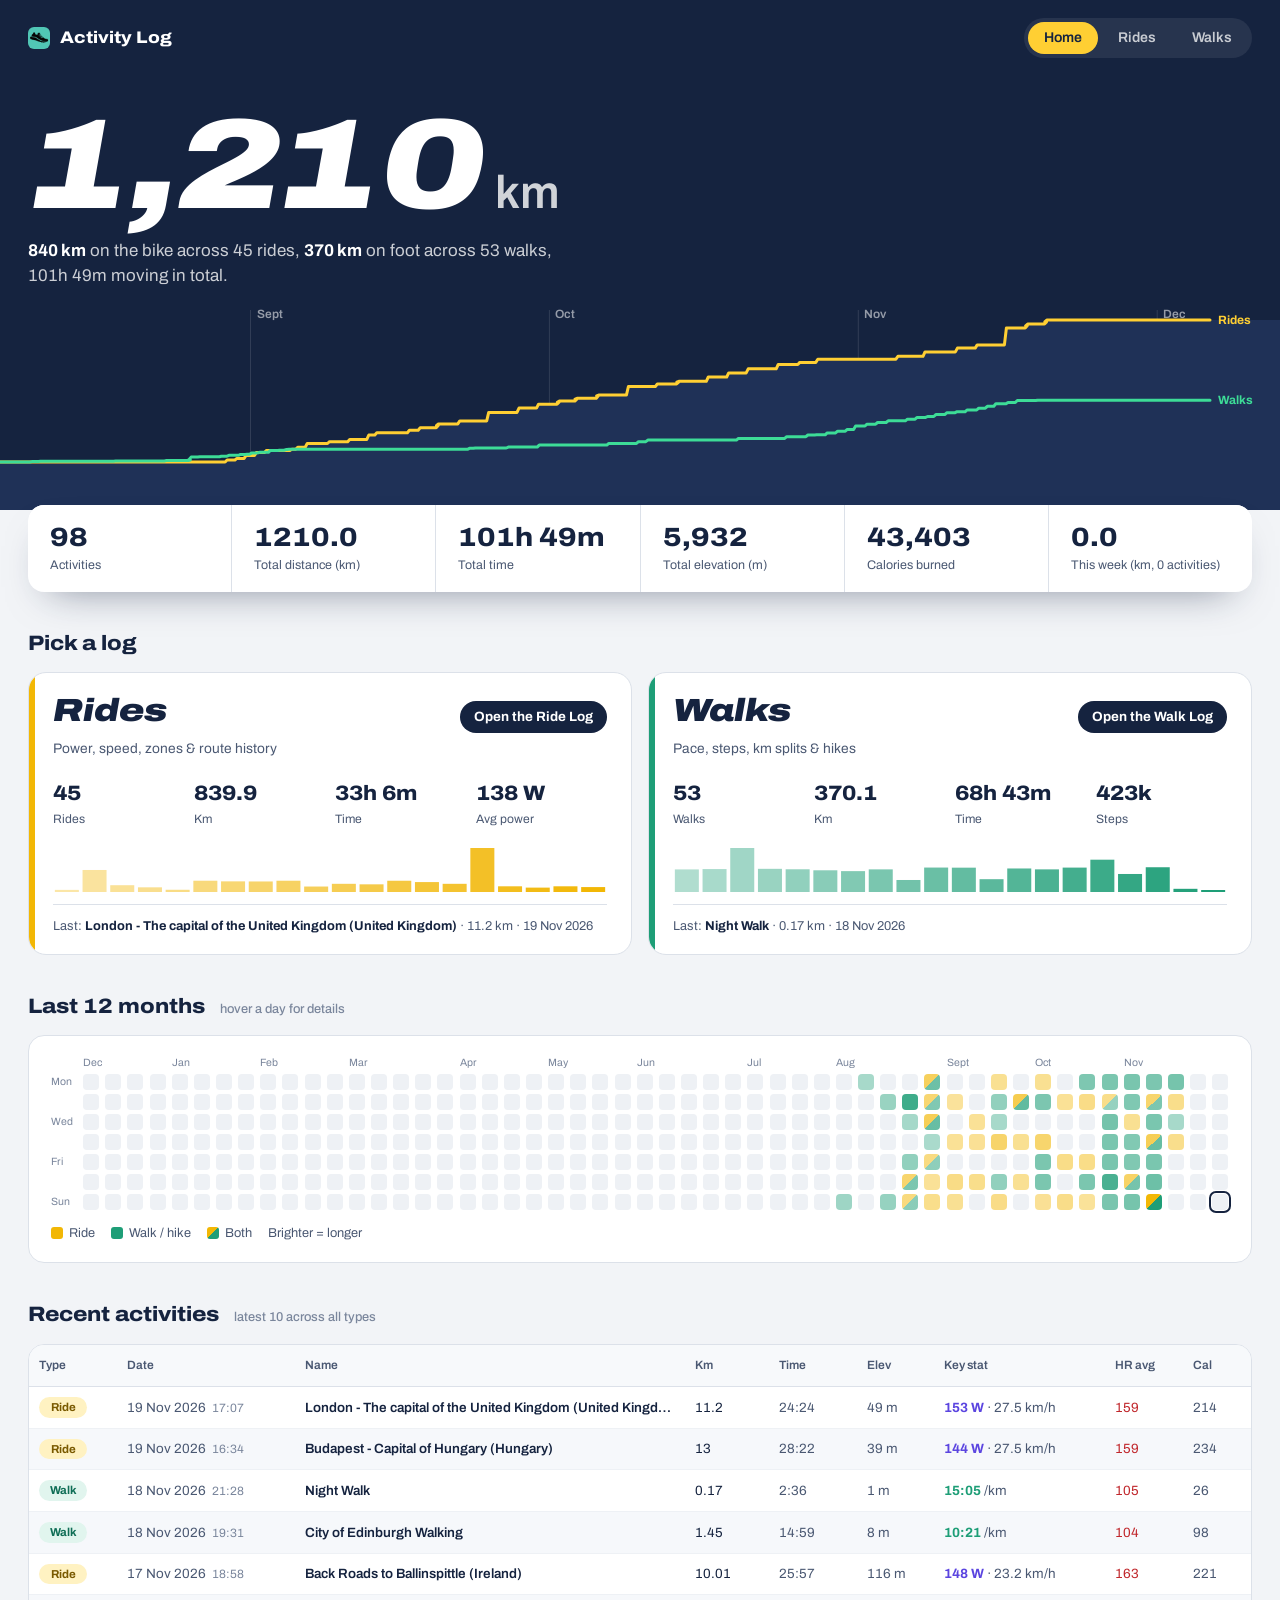
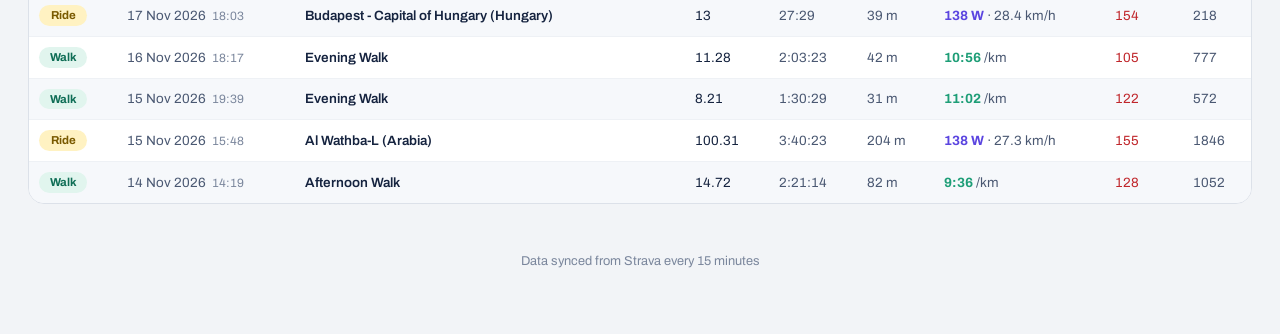
==== index.html @ 5e199290 "feat: updated website" ====
<!DOCTYPE html>
<html lang="en">
<head>
    <meta charset="UTF-8">
    <meta name="viewport" content="width=device-width, initial-scale=1">
    <title>Activity Log</title>
    <link rel="icon" href="favicon/favicon.ico?v=3" sizes="any">
    <link rel="icon" type="image/png" sizes="32x32" href="favicon/favicon-32x32.png?v=3">
    <link rel="icon" type="image/png" sizes="16x16" href="favicon/favicon-16x16.png?v=3">
    <link rel="apple-touch-icon" sizes="180x180" href="favicon/apple-touch-icon.png?v=3">
    <link rel="manifest" href="favicon/site.webmanifest?v=3">
    <meta name="apple-mobile-web-app-title" content="Activity Log">
    <meta name="theme-color" content="#15233F">
    <link rel="preconnect" href="https://fonts.googleapis.com">
    <link rel="preconnect" href="https://fonts.gstatic.com" crossorigin>
    <link href="https://fonts.googleapis.com/css2?family=Archivo:ital,wdth,wght@0,62..125,100..900;1,62..125,100..900&display=swap" rel="stylesheet">
    <link rel="stylesheet" href="css/site.css?v=2026-11-19z">
    <link rel="stylesheet" href="css/index.css?v=2026-11-19z">
</head>
<body>
<header class="hero">
    <div class="hero-inner">
        <nav class="topbar" aria-label="Pages">
            <a class="brand" href="index.html"><img src="favicon/favicon-32x32.png?v=3" alt="" width="22" height="22">Activity Log</a>
            <div class="nav">
                <a href="index.html" aria-current="page">Home</a>
                <a href="rides.html">Rides</a>
                <a href="walks.html">Walks</a>
            </div>
        </nav>
        <div class="hero-text">
            <h1 class="hero-km" id="hero-km">Activity Log</h1>
            <p class="hero-sub" id="hero-sub">Loading your rides and walks…</p>
        </div>
    </div>
    <div class="hero-profile" id="hero-profile" aria-hidden="true"></div>
</header>

<main class="wrap">
    <div id="status"></div>
    <div class="notice" id="notice">
        Couldn't load the activity data. Browsers block this when the page is opened directly from disk,
        so view it on GitHub Pages or through a local web server. The Ride Log and Walk Log pages can still
        load files you pick by hand.
    </div>

    <div id="totals" class="totals"></div>

    <div class="section-title">Pick a log</div>
    <div class="type-cards">
        <a class="type-card ride" href="rides.html" id="ride-card">
            <div class="card-head">
                <div class="card-title">Rides</div>
                <div class="card-open">Open the Ride Log</div>
            </div>
            <div class="card-sub">Power, speed, zones &amp; route history</div>
            <div class="card-stats" id="ride-stats"></div>
            <div class="card-spark" id="ride-spark"></div>
            <div class="card-last" id="ride-last">&nbsp;</div>
        </a>
        <a class="type-card walk" href="walks.html" id="walk-card">
            <div class="card-head">
                <div class="card-title">Walks</div>
                <div class="card-open">Open the Walk Log</div>
            </div>
            <div class="card-sub">Pace, steps, km splits &amp; hikes</div>
            <div class="card-stats" id="walk-stats"></div>
            <div class="card-spark" id="walk-spark"></div>
            <div class="card-last" id="walk-last">&nbsp;</div>
        </a>
    </div>

    <div class="section-title"><span id="cal-title">Calendar</span> <span class="hint">hover a day for details</span></div>
    <div class="calendar-wrap" id="calendar-wrap">
        <div class="calendar" id="calendar"></div>
        <div class="legend">
            <span><i class="dot" style="background:var(--ride)"></i>Ride</span>
            <span><i class="dot" style="background:var(--walk)"></i>Walk / hike</span>
            <span><i class="dot" style="background:linear-gradient(135deg, var(--ride) 50%, var(--walk) 50%)"></i>Both</span>
            <span>Brighter = longer</span>
        </div>
    </div>

    <div class="section-title">Recent activities <span class="hint">latest 10 across all types</span></div>
    <div class="table-wrap">
        <table>
            <thead>
            <tr>
                <th>Type</th>
                <th>Date</th>
                <th>Name</th>
                <th>Km</th>
                <th>Time</th>
                <th>Elev</th>
                <th>Key stat</th>
                <th>HR avg</th>
                <th>Cal</th>
            </tr>
            </thead>
            <tbody id="recent"></tbody>
        </table>
    </div>

    <footer class="page-foot" id="footer"></footer>
</main>
<script src="js/index.js?v=2026-11-19z"></script>
<script src="js/hero.js?v=2026-11-19z"></script>
<script src="js/home-ui.js?v=2026-11-19z"></script>
</body>
</html>
---- css/site.css ----
/* Activity Log - shared "road book" design for every page.
   One family (Archivo, variable width) and a stage-race palette: navy team kit,
   leader's-jersey yellow for highlights, KOM red and sprint green only where
   they carry meaning. Page files (rides.css, walks.css, index.css) add the rest. */

:root{
  --page:#F2F4F7;
  --ink:#15233F;          /* navy: text and the hero band */
  --ink-2:#4A5872;
  --muted:#7A869C;
  --line:#DCE1E9;
  --line-strong:#B9C2D0;
  --panel:#FFFFFF;
  --panel-hover:#F4F6F9;
  --bg-deep:#EEF1F5;
  --jersey:#FFCF33;       /* leader's yellow */
  --kom:#E5383B;          /* king of the mountains red */
  --sprint:#1E9E77;       /* points green */
  --navy-2:#1F3157;
  --accent:var(--jersey); /* the page's highlight: current nav pill, hero ridge */

  /* names used by the page scripts for chart colours */
  --text:#15233F;
  --hr:#E5383B;
  --best:#15233F;

  --font:'Archivo', system-ui, -apple-system, 'Segoe UI', sans-serif;
}

*{box-sizing:border-box;}
html{-webkit-text-size-adjust:100%;}
body{
  margin:0;
  background:var(--page);
  color:var(--ink);
  font-family:var(--font);
  font-size:15px;
  line-height:1.45;
  font-variant-numeric:tabular-nums;
  -webkit-font-smoothing:antialiased;
}
a{color:inherit;}
:focus-visible{outline:3px solid var(--jersey);outline-offset:2px;border-radius:6px;}

/* ---------------- Hero: the season as a stage profile ---------------- */
.hero{background:var(--ink);color:#fff;position:relative;overflow:hidden;}
.hero-inner{max-width:1340px;margin:0 auto;padding:18px 28px 0;position:relative;z-index:2;}
.topbar{display:flex;justify-content:space-between;align-items:center;gap:16px;flex-wrap:wrap;}
.brand{
  display:inline-flex;align-items:center;gap:10px;
  font-weight:800;font-stretch:112%;font-size:1.05rem;
  color:#fff;text-decoration:none;
}
.brand img{border-radius:6px;}
.nav{display:flex;gap:4px;background:rgba(255,255,255,0.08);padding:4px;border-radius:999px;}
.nav a{
  color:rgba(255,255,255,0.75);text-decoration:none;
  font-weight:600;font-size:0.88rem;
  padding:6px 16px;border-radius:999px;
}
.nav a:hover{color:#fff;background:rgba(255,255,255,0.08);}
.nav a[aria-current="page"]{background:var(--accent);color:var(--ink);}

.hero-text{padding:52px 0 0;max-width:780px;}
.hero-km{
  margin:0;
  font-size:clamp(3.4rem, 10vw, 8rem);
  font-weight:900;
  font-stretch:125%;
  font-style:italic;
  line-height:0.88;
  letter-spacing:-0.015em;
}
.hero-km .unit{font-size:0.36em;font-weight:600;font-style:normal;font-stretch:100%;letter-spacing:0;margin-left:0.25em;opacity:0.8;}
.hero-sub{margin:16px 0 0;font-size:1.06rem;color:rgba(255,255,255,0.78);max-width:56ch;}
.hero-sub b{color:#fff;font-weight:700;}

.hero-profile{height:clamp(150px, 20vw, 230px);margin-top:-8px;position:relative;}
.hero-profile svg{display:block;width:100%;height:100%;}
.hero-profile .area{fill:var(--navy-2);}
.hero-profile .area.second{fill:rgba(61,220,151,0.10);}
.hero-profile .ridge{fill:none;stroke:var(--accent);stroke-width:3;stroke-linejoin:round;stroke-linecap:round;}
.hero-profile .ridge.ride{stroke:var(--jersey);}
.hero-profile .ridge.walk{stroke:#3DDC97;}
.hero-profile .tick{stroke:rgba(255,255,255,0.12);stroke-width:1;}
.hero-profile .tick-label{fill:rgba(255,255,255,0.55);font:600 12px var(--font);}
.hero-profile .series-label{font:700 12px var(--font);}
.hero-profile .series-label.ride{fill:var(--jersey);}
.hero-profile .series-label.walk{fill:#3DDC97;}
.hero-profile .marker{fill:var(--kom);stroke:#fff;stroke-width:2;}
.hero-profile .marker-label{fill:#fff;font:700 12px var(--font);}
.hero-profile .flag{stroke:#fff;stroke-width:2;}
.hero-profile .flag-cloth{fill:var(--accent);}
.hero-profile.animate .ridge{animation:draw 1.6s cubic-bezier(.22,.8,.3,1) forwards;}
.hero-profile.animate .area{animation:rise 1.6s ease-out forwards;}
@keyframes draw{from{stroke-dashoffset:var(--len);}to{stroke-dashoffset:0;}}
@keyframes rise{from{opacity:0;}to{opacity:1;}}

/* ---------------- Page ---------------- */
.wrap{max-width:1340px;margin:0 auto;padding:0 28px 64px;}

/* Stats strip, overlapping the bottom of the hero. 1px gaps on a line-coloured
   background draw the dividers, so they stay right at any column count. */
.totals{
  position:relative;z-index:3;
  margin-top:-38px;
  display:grid;
  grid-template-columns:repeat(var(--total-cols, 6), minmax(0, 1fr));
  gap:1px;
  background:var(--line);
  border-radius:16px;
  overflow:hidden;
  box-shadow:0 18px 40px -22px rgba(21,35,63,0.55);
}
.total-cell{padding:18px 22px;background:var(--panel);min-width:0;}
.total-cell .num{font-size:1.65rem;font-weight:800;font-stretch:112%;line-height:1.1;white-space:nowrap;}
.total-cell .label{font-size:0.78rem;color:var(--ink-2);margin-top:4px;}

#status{color:var(--muted);font-size:0.8rem;margin:14px 2px 0;min-height:1em;}
#picker-wrap,.notice{
  display:none;margin-top:18px;padding:24px;text-align:center;
  background:var(--panel);border:2px dashed var(--line-strong);border-radius:16px;color:var(--ink-2);
}
#picker-wrap.show,.notice.show{display:block;}

.tabs{
  display:inline-flex;gap:2px;margin:26px 0 18px;
  background:#E3E7EE;padding:4px;border-radius:999px;
  max-width:100%;overflow-x:auto;
}
.tab-btn{
  border:0;background:none;cursor:pointer;
  font:600 0.92rem var(--font);color:var(--ink-2);
  padding:8px 20px;border-radius:999px;white-space:nowrap;
}
.tab-btn:hover{color:var(--ink);}
.tab-btn.active{background:var(--ink);color:#fff;}

.view{display:none;}
.view.active{display:block;}

.section-title{font-weight:800;font-stretch:112%;font-size:1.3rem;margin:36px 0 14px;}
.view > .section-title:first-child{margin-top:4px;}
.section-title .hint{font-size:0.8rem;font-weight:500;font-stretch:100%;color:var(--muted);margin-left:10px;}

/* Anything marked hidden stays hidden, even if its class sets a display. */
[hidden]{display:none !important;}

/* ---------------- Tables ---------------- */
.table-wrap{background:var(--panel);border:1px solid var(--line);border-radius:16px;overflow-x:auto;}
table{width:100%;border-collapse:collapse;font-size:0.84rem;}
thead th{
  position:sticky;top:0;z-index:1;
  background:#F7F9FB;
  text-align:left;font-weight:600;font-size:0.75rem;color:var(--ink-2);
  padding:12px 10px;border-bottom:1px solid var(--line);
  white-space:nowrap;user-select:none;
}
thead th[data-key]{cursor:pointer;}
thead th[data-key]:hover{color:var(--ink);}
thead th.sorted{color:var(--ink);box-shadow:inset 0 -3px 0 var(--jersey);}
tbody td{
  padding:10px;border-bottom:1px solid #EEF1F5;
  white-space:nowrap;overflow:hidden;text-overflow:ellipsis;
}
tbody tr:last-child td{border-bottom:none;}
/* Every other row gets a faint tint, so a row is easy to follow across a wide table */
tbody tr:nth-child(even){background:#F6F8FB;}
tbody tr:hover{background:#EEF2F8;}
td.idx{color:var(--muted);text-overflow:clip;}
td.date-cell{color:var(--ink-2);}
td.name{font-weight:600;}
td.name a{text-decoration:none;}
td.name a:hover{text-decoration:underline;text-decoration-color:var(--jersey);text-decoration-thickness:3px;text-underline-offset:3px;}
/* Long names slide to their end and back inside the cell (js/name-scroll.js).
   Moved with margin-left, not transform: transforms turn the text into a
   bitmap layer, which looks blurry on Windows. */
.name-clip{display:inline-block;vertical-align:bottom;overflow:hidden;}
.name-track{display:inline-block;white-space:nowrap;animation:name-scroll var(--dur, 8s) ease-in-out infinite;}
td.name.scrolling{text-overflow:clip;}
td.name.scrolling:hover .name-track{animation-play-state:paused;}
@keyframes name-scroll{
  0%, 18%{margin-left:0;}
  50%, 68%{margin-left:var(--shift);}
  100%{margin-left:0;}
}
td.muted{color:var(--ink-2);}
td.hr{color:#C0262B;}
.pair-max{color:var(--muted);font-size:0.88em;}
/* all-time bests: a soft leader's-yellow tag behind the value */
.best-val{
  color:var(--ink);font-weight:700;
  background:#FFEEB0;
  box-shadow:inset 0 0 0 1px #FFD95C;
  border-radius:6px;
  padding:1px 6px;
  margin:0 -2px;
}
.pair-max.best-val{font-size:0.88em;margin-left:2px;}
td.no-match{text-align:center;color:var(--muted);padding:32px 12px;}
.simple-table{table-layout:auto !important;min-width:0 !important;}
.simple-table td,.simple-table th{white-space:nowrap;}

/* ---------------- Filter bar ---------------- */
.filter-bar{
  display:flex;flex-wrap:wrap;align-items:flex-end;gap:12px 16px;
  background:var(--panel);
  border:1px solid var(--line);
  border-radius:16px;
  padding:16px 18px;
}
.f-group{display:flex;flex-direction:column;gap:5px;min-width:0;}
.f-grow{flex:1 1 180px;}
.f-group label{font-size:0.74rem;font-weight:600;color:var(--ink-2);}
.filter-bar input,
.filter-bar select{
  height:36px;min-width:0;
  font:500 0.86rem var(--font);color:var(--ink);
  background:var(--bg-deep);
  border:1px solid transparent;border-radius:10px;
  padding:0 10px;
}
.filter-bar select{max-width:200px;cursor:pointer;}
.filter-bar input:hover,.filter-bar select:hover{border-color:var(--line-strong);}
.filter-bar input:focus,.filter-bar select:focus{outline:none;border-color:var(--ink);background:#fff;box-shadow:0 0 0 3px rgba(255,207,51,0.55);}
.filter-bar input::placeholder{color:var(--muted);}
.f-range{display:flex;align-items:center;gap:6px;}
.f-range span{color:var(--muted);}
.f-range input[type="number"]{width:72px;}
.f-range input[type="date"]{width:142px;}
.f-footer{display:flex;align-items:center;gap:12px;margin-left:auto;height:36px;}
.f-count{font-size:0.8rem;color:var(--ink-2);white-space:nowrap;}
.f-count b{background:var(--jersey);color:var(--ink);padding:1px 7px;border-radius:999px;font-weight:800;}
.f-show{display:inline-flex;align-items:center;gap:7px;font-size:0.8rem;font-weight:600;color:var(--ink-2);}
.f-show select{width:auto;max-width:none;padding-right:6px;}
.f-reset{
  height:36px;padding:0 16px;cursor:pointer;
  font:600 0.84rem var(--font);color:var(--ink);
  background:none;border:1px solid var(--line-strong);border-radius:999px;
}
.f-reset:hover{background:var(--ink);color:#fff;border-color:var(--ink);}
.filter-bar + .table-wrap{margin-top:14px;}
/* Columns picker (js/column-picker.js) */
.col-picker{position:relative;}
.col-picker-btn{
  height:36px;padding:0 14px;cursor:pointer;white-space:nowrap;
  font:600 0.84rem var(--font);color:var(--ink);
  background:var(--bg-deep);border:1px solid transparent;border-radius:10px;
}
.col-picker-btn:hover{border-color:var(--line-strong);}
.col-picker-btn[aria-expanded="true"]{border-color:var(--ink);background:#fff;}
.col-picker-count:not(:empty){margin-left:7px;background:var(--jersey);color:var(--ink);padding:1px 7px;border-radius:999px;font-weight:800;font-size:0.78rem;}
.col-picker-panel{
  position:absolute;right:0;top:calc(100% + 6px);z-index:20;
  min-width:190px;max-height:60vh;overflow-y:auto;
  background:var(--panel);border:1px solid var(--line);border-radius:12px;
  box-shadow:0 10px 28px rgba(21,35,63,0.16);padding:6px;
}
.col-picker-item{display:flex;align-items:center;gap:9px;padding:7px 9px;border-radius:8px;font-size:0.84rem;color:var(--ink);cursor:pointer;white-space:nowrap;}
.col-picker-item:hover{background:var(--panel-hover);}
.col-picker-item input{width:16px;height:16px;margin:0;accent-color:var(--ink);cursor:pointer;}
.col-picker-reset{
  display:block;width:100%;margin-top:4px;padding:8px 9px;cursor:pointer;text-align:left;
  font:600 0.8rem var(--font);color:var(--ink-2);
  background:none;border:0;border-top:1px solid var(--line);border-radius:0 0 8px 8px;
}
.col-picker-reset:hover{color:var(--ink);}

/* ---------------- Graphs ---------------- */
.metric-picker{display:flex;flex-wrap:wrap;gap:6px;margin-bottom:16px;}
.metric-btn{
  cursor:pointer;
  font:600 0.84rem var(--font);color:var(--ink-2);
  background:var(--panel);border:1px solid var(--line);border-radius:999px;
  padding:6px 15px;
}
.metric-btn:hover{border-color:var(--line-strong);color:var(--ink);}
.metric-btn.active{font-weight:700;}
.chart-wrap{position:relative;background:var(--panel);border:1px solid var(--line);border-radius:16px;padding:22px;}
.chart-wrap svg{display:block;width:100%;height:auto;}
.chart-empty{color:var(--muted);text-align:center;padding:48px 0;}
.chart-note{color:var(--muted);font-size:0.78rem;margin-top:10px;}
#tooltip{
  position:absolute;display:none;pointer-events:none;z-index:10;
  background:var(--ink);color:#fff;border-radius:10px;
  padding:7px 11px;font-size:0.78rem;white-space:nowrap;
  box-shadow:0 10px 24px -12px rgba(21,35,63,0.6);
}
#tooltip .t-date{opacity:0.7;}
#tooltip .t-val{font-weight:800;}

/* ---------------- Records ---------------- */
.records-grid{display:grid;grid-template-columns:repeat(auto-fill, minmax(214px, 1fr));gap:12px;}
.record-card{
  position:relative;overflow:hidden;min-width:0;
  background:var(--panel);border:1px solid var(--line);border-radius:14px;
  padding:18px 18px 16px;
}
.record-card::before{content:"";position:absolute;inset:0 0 auto 0;height:5px;background:var(--line);}
.record-value{font-size:1.75rem;font-weight:900;font-stretch:118%;font-style:italic;line-height:1.1;}
.record-label{font-weight:600;font-size:0.88rem;margin-top:4px;}
.record-meta{
  position:relative;margin-top:8px;
  color:var(--muted);font-size:0.76rem;
  white-space:nowrap;overflow:hidden;text-overflow:ellipsis;
}
.record-meta-track{display:inline-block;}
.record-meta.scrolling{text-overflow:clip;}
.record-meta.scrolling .record-meta-track{animation:marquee-scroll linear infinite;}
@keyframes marquee-scroll{from{transform:translateX(0);}to{transform:translateX(-50%);}}

/* Stacked bars (training zones, walks vs hikes, time of day) */
.zone-bar{display:flex;height:22px;overflow:hidden;background:var(--bg-deep);border:1px solid var(--ink);}
.zone-seg{height:100%;}
.zone-legend{display:flex;flex-wrap:wrap;gap:8px 18px;margin-top:14px;font-size:0.82rem;color:var(--ink-2);}
.zone-legend-item{display:flex;align-items:center;gap:7px;}
.zone-dot{width:10px;height:10px;display:inline-block;box-shadow:inset 0 0 0 1px var(--ink);}

/* ---------------- Trends ---------------- */
.trend-head{display:flex;align-items:flex-end;gap:12px;flex-wrap:wrap;margin:4px 0 14px;}
.trend-head .section-title{margin:0 auto 0 0;}
.group-picker{display:flex;gap:2px;flex-wrap:wrap;background:#E3E7EE;padding:4px;border-radius:16px;}
.group-btn{
  cursor:pointer;border:0;background:none;
  font:600 0.84rem var(--font);color:var(--ink-2);
  padding:6px 14px;border-radius:999px;
}
.group-btn:hover{color:var(--ink);}
.group-btn.active{background:var(--ink);color:#fff;}
/* % change sits on its own, beside the Show menu */
.trend-controls{display:flex;align-items:center;gap:12px;}
.delta-btn{
  cursor:pointer;height:34px;padding:0 14px;
  font:600 0.84rem var(--font);color:var(--ink-2);
  background:#E3E7EE;border:1px solid transparent;border-radius:999px;
}
.delta-btn:hover{border-color:var(--line-strong);}
.delta-btn.active{background:var(--jersey);color:var(--ink);}
.delta-btn:not(.active){text-decoration:line-through;}
.trend-show{display:inline-flex;align-items:center;gap:7px;font-size:0.84rem;font-weight:600;color:var(--ink-2);}
.trend-show select{
  height:34px;padding:0 8px;cursor:pointer;
  font:600 0.84rem var(--font);color:var(--ink);
  background:#E3E7EE;border:1px solid transparent;border-radius:999px;
}
.trend-show select:hover{border-color:var(--line-strong);}
.trend-show select:focus{outline:none;border-color:var(--ink);box-shadow:0 0 0 3px rgba(255,207,51,0.55);}
.trend-table td.num{white-space:nowrap;}
.trend-val{display:inline-block;white-space:nowrap;}
.delta{display:inline-block;min-width:4.4em;margin-left:9px;font-size:0.74rem;font-weight:700;}
.delta.up{color:#128A63;}
.delta.down{color:#D62F33;}
.delta.flat,.delta.pending{color:var(--muted);}
.so-far{
  font-size:0.7rem;font-weight:700;color:var(--ink);
  background:var(--jersey);border-radius:999px;padding:1px 8px;margin-left:8px;
}
.hide-changes .delta,
.hide-changes .delta-note{display:none;}

.page-foot{margin-top:48px;color:var(--muted);font-size:0.8rem;text-align:center;}

/* ---------------- Small screens ---------------- */
@media (max-width: 900px){
  .totals{grid-template-columns:repeat(3, minmax(0, 1fr));}
}
@media (max-width: 640px){
  .f-footer{flex-wrap:wrap;height:auto;margin-left:0;width:100%;}
  .f-count{flex-basis:100%;}
  .group-picker{width:100%;}
  .group-btn{flex:1 1 auto;padding:6px 6px;white-space:nowrap;}
  .trend-controls{width:100%;justify-content:space-between;}
  .hero-inner{padding:14px 16px 0;}
  .hero-text{padding-top:34px;}
  .wrap{padding:0 14px 48px;}
  .nav a{padding:6px 11px;}
  .totals{grid-template-columns:repeat(2, minmax(0, 1fr));margin-top:-28px;}
  .total-cell{padding:14px 16px;}
  .total-cell .num{font-size:1.3rem;}
  .tabs{display:flex;}
  .tab-btn{flex:1 1 auto;padding:8px 7px;font-size:0.84rem;}
  .f-group{flex:1 1 45%;}
  .filter-bar select{max-width:none;}
  .f-range input[type="number"],.f-range input[type="date"]{flex:1;width:auto;}
  .f-footer{margin-left:0;width:100%;justify-content:space-between;}
  .chart-wrap{padding:12px;}
}
@media (max-width: 400px){
  .tabs{padding:3px;}
  .tab-btn{padding:7px 5px;font-size:0.8rem;}
}

@media (prefers-reduced-motion: reduce){
  .name-track{animation:none;}
  .hero-profile.animate .ridge,.hero-profile.animate .area{animation:none;}
  .record-meta.scrolling .record-meta-track{animation:none;}
}
---- css/index.css ----
/* Homepage - page-specific styles on top of site.css */

:root{
  --accent:var(--jersey);
  --ride:#F2B705;         /* rides: a deeper leader's gold that reads on white */
  --walk:#1E9E77;         /* walks: trail green */
}

/* ---------------- Pick a log: one card per activity ---------------- */
.type-cards{display:grid;grid-template-columns:repeat(2, minmax(0, 1fr));gap:16px;}
.type-card{
  --card:var(--ride);
  display:block;min-width:0;
  text-decoration:none;color:var(--ink);
  background:var(--panel);
  border:1px solid var(--line);
  border-radius:18px;
  padding:22px 24px 18px;
  position:relative;overflow:hidden;
  transition:border-color .15s, box-shadow .15s;
}
.type-card.walk{--card:var(--walk);}
.type-card::before{content:"";position:absolute;inset:0 auto 0 0;width:6px;background:var(--card);}
.type-card:hover{border-color:var(--line-strong);box-shadow:0 14px 30px -20px rgba(21,35,63,0.5);}
.card-head{display:flex;justify-content:space-between;align-items:baseline;gap:12px;}
.card-title{font-size:2rem;font-weight:900;font-stretch:122%;font-style:italic;line-height:1;}
.card-open{
  font-size:0.84rem;font-weight:700;white-space:nowrap;
  background:var(--ink);color:#fff;border-radius:999px;padding:6px 14px;
}
.type-card:hover .card-open{background:var(--card);color:var(--ink);}
.card-sub{color:var(--ink-2);font-size:0.86rem;margin-top:6px;}
.card-stats{display:grid;grid-template-columns:repeat(4, minmax(0, 1fr));gap:10px;margin:20px 0 16px;}
.card-stat .num{font-size:1.3rem;font-weight:800;font-stretch:110%;white-space:nowrap;}
.card-stat .label{font-size:0.76rem;color:var(--ink-2);margin-top:2px;}
.card-spark{height:48px;margin-bottom:12px;}
.card-spark svg{display:block;width:100%;height:100%;}
.card-last{
  font-size:0.8rem;color:var(--ink-2);
  border-top:1px solid var(--line);padding-top:12px;
  white-space:nowrap;overflow:hidden;text-overflow:ellipsis;
}
.card-last b{color:var(--ink);font-weight:700;}

/* ---------------- Calendar (sizes match js/index.js) ---------------- */
.calendar-wrap{
  background:var(--panel);border:1px solid var(--line);border-radius:16px;
  padding:20px 22px;overflow-x:auto;
}
.calendar{display:flex;gap:4px;justify-content:space-between;}
.cal-labels,.cal-week{display:grid;grid-template-rows:14px repeat(7, 16px);gap:4px;}
.cal-labels{margin-right:4px;}
.cal-labels span,.cal-month{font-size:0.66rem;color:var(--muted);line-height:16px;height:16px;}
.cal-month{line-height:14px;height:14px;white-space:nowrap;width:16px;overflow:visible;}
.cal-day{width:16px;height:16px;border-radius:4px;background:var(--bg-deep);}
.cal-day.future{background:transparent;}
.cal-day.today{outline:2px solid var(--ink);outline-offset:1px;}
.legend{display:flex;flex-wrap:wrap;gap:16px;margin-top:14px;font-size:0.8rem;color:var(--ink-2);}
.legend span{display:flex;align-items:center;gap:6px;}
.dot{width:12px;height:12px;border-radius:3px;display:inline-block;}

/* ---------------- Recent activities ---------------- */
.table-wrap table{min-width:860px;}
td.name{max-width:300px;}
.time-sub{color:var(--muted);font-size:0.9em;margin-left:6px;}
.badge{
  display:inline-block;min-width:48px;text-align:center;
  font-size:0.72rem;font-weight:700;
  padding:2px 9px;border-radius:999px;
}
.badge.ride{background:#FFF2C2;color:#7A5A00;}
.badge.walk{background:#E1F5EE;color:#0F6E56;}
.badge.hike{background:#ECE8FD;color:#4733C2;}
.key-stat{color:var(--ink-2);}
.key-stat b{font-weight:700;color:var(--ink);}
.key-stat.ride b{color:#5B45E0;}
.key-stat.walk b,.key-stat.hike b{color:#1E9E77;}

@media (max-width: 820px){
  .type-cards{grid-template-columns:1fr;}
}
@media (max-width: 640px){
  .card-stats{grid-template-columns:repeat(2, minmax(0, 1fr));}
  .type-card{padding:18px 18px 16px 22px;}
}
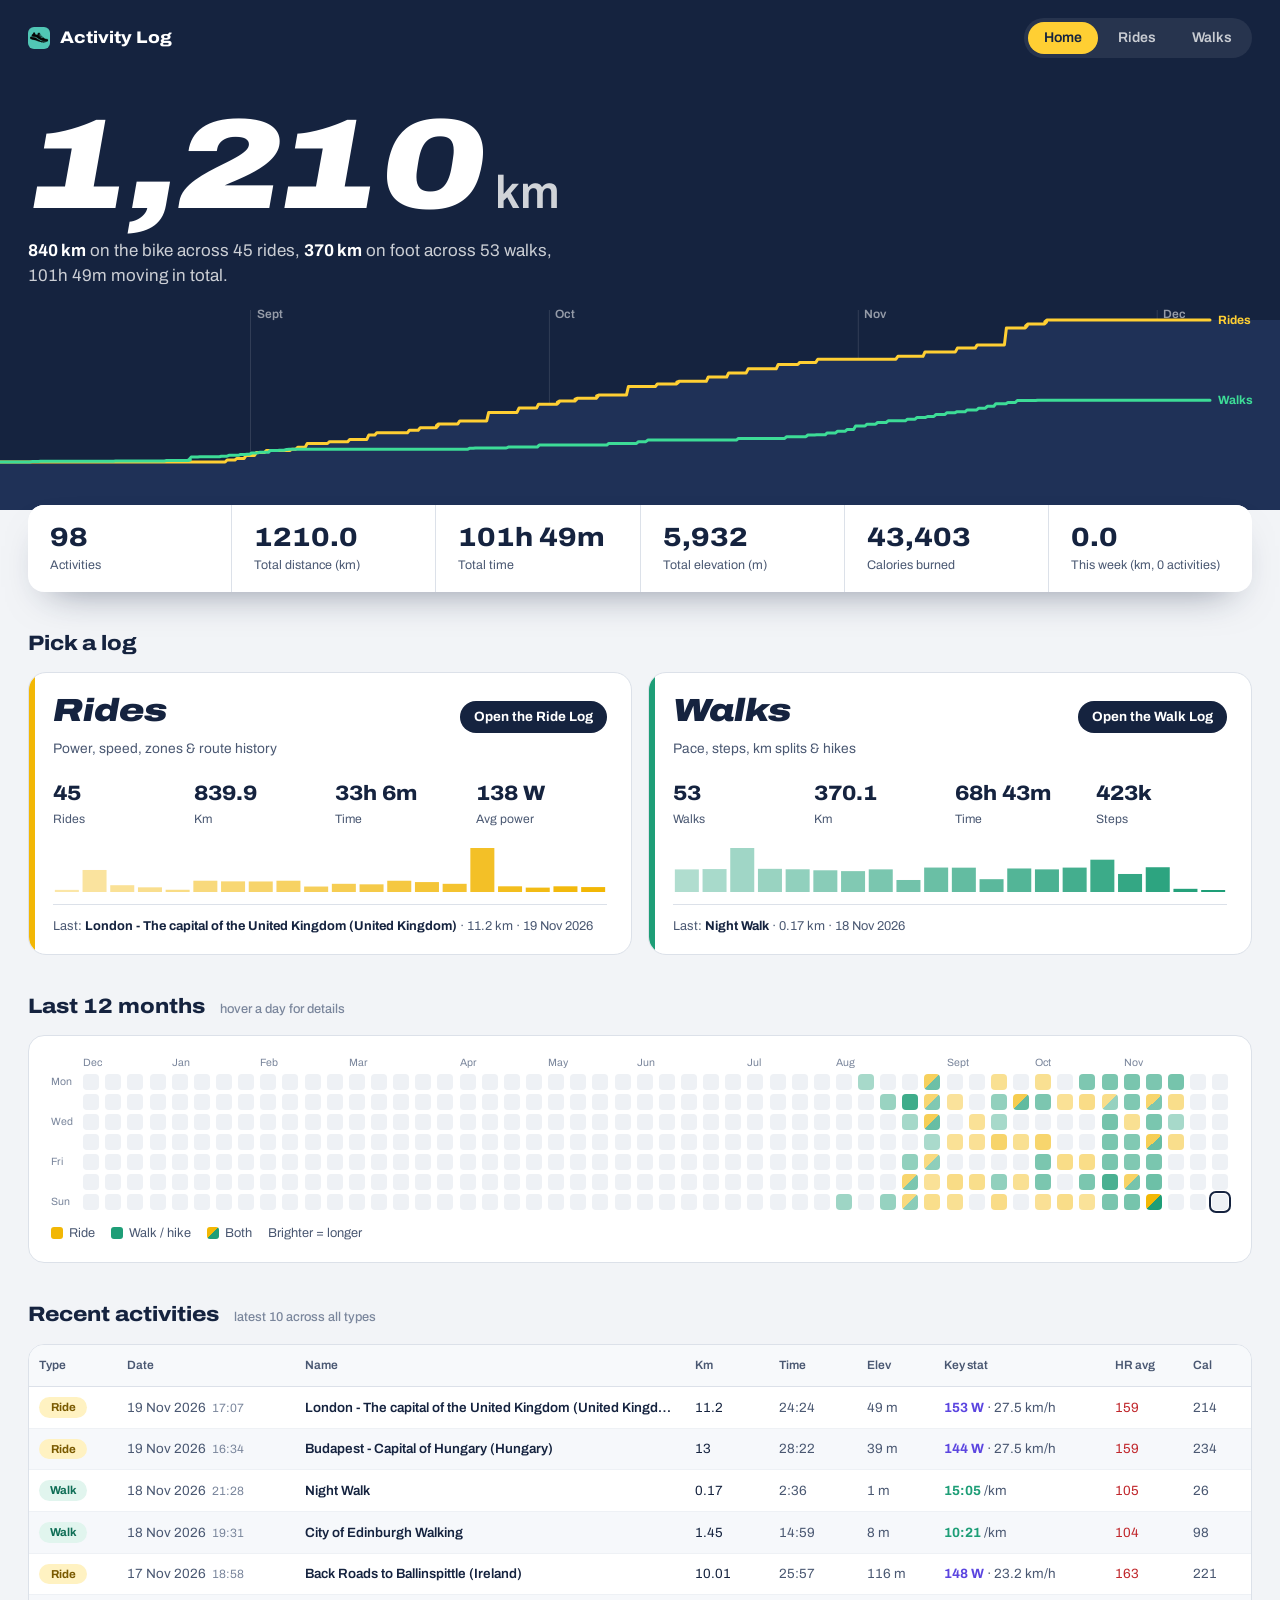
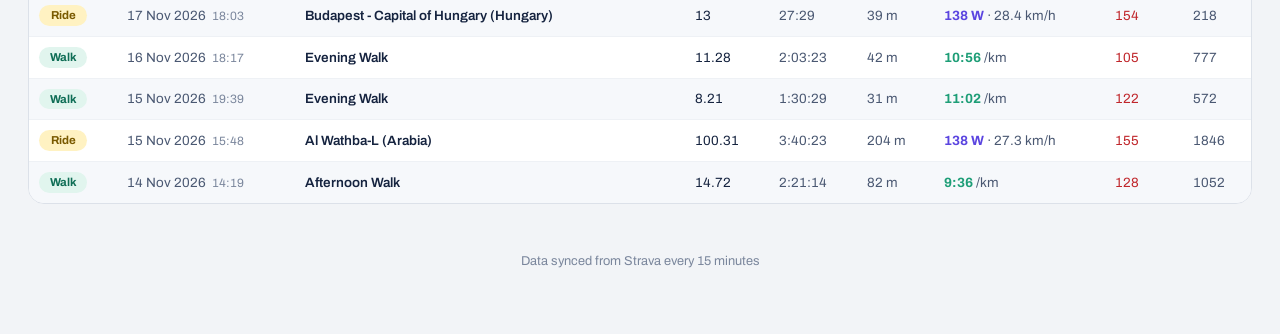
==== commit f76e490b: "feat: updated website" ====
--- a/index.html
+++ b/index.html
@@ -14,8 +14,8 @@
     <link rel="preconnect" href="https://fonts.googleapis.com">
     <link rel="preconnect" href="https://fonts.gstatic.com" crossorigin>
     <link href="https://fonts.googleapis.com/css2?family=Archivo:ital,wdth,wght@0,62..125,100..900;1,62..125,100..900&display=swap" rel="stylesheet">
-    <link rel="stylesheet" href="css/site.css?v=2026-11-19z">
-    <link rel="stylesheet" href="css/index.css?v=2026-11-19z">
+    <link rel="stylesheet" href="css/site.css?v=2026-11-19-13">
+    <link rel="stylesheet" href="css/index.css?v=2026-11-19-13">
 </head>
 <body>
 <header class="hero">
@@ -103,8 +103,8 @@
 
     <footer class="page-foot" id="footer"></footer>
 </main>
-<script src="js/index.js?v=2026-11-19z"></script>
-<script src="js/hero.js?v=2026-11-19z"></script>
-<script src="js/home-ui.js?v=2026-11-19z"></script>
+<script src="js/index.js?v=2026-11-19-13"></script>
+<script src="js/hero.js?v=2026-11-19-13"></script>
+<script src="js/home-ui.js?v=2026-11-19-13"></script>
 </body>
 </html>
--- a/css/site.css
+++ b/css/site.css
@@ -143,6 +143,122 @@
 .view > .section-title:first-child{margin-top:4px;}
 .section-title .hint{font-size:0.8rem;font-weight:500;font-stretch:100%;color:var(--muted);margin-left:10px;}
 
+/* ---------------- Goals badge in the hero (js/goals.js) ---------------- */
+.hero-goals{position:absolute;right:28px;top:118px;display:flex;gap:12px;}
+.hg-item{
+  display:flex;align-items:center;gap:14px;cursor:pointer;text-align:left;
+  font:inherit;color:#fff;min-width:220px;
+  background:rgba(255,255,255,0.06);border:1px solid rgba(255,255,255,0.12);border-radius:18px;
+  padding:10px 18px 10px 10px;
+  transition:background .15s, border-color .15s;
+}
+.hg-item:hover{background:rgba(255,255,255,0.1);border-color:rgba(255,255,255,0.22);}
+.hg-item:focus-visible{outline:none;box-shadow:0 0 0 3px rgba(255,207,51,0.55);}
+.hg-item.all{background:rgba(255,207,51,0.12);border-color:rgba(255,207,51,0.55);}
+.hg-ring{position:relative;width:66px;height:66px;flex:none;}
+.hg-ring svg{display:block;width:100%;height:100%;}
+.hg-ring path{fill:none;stroke:rgba(255,255,255,0.18);stroke-width:6;stroke-linecap:round;}
+.hg-ring path.on{stroke:var(--jersey);filter:drop-shadow(0 0 4px rgba(255,207,51,0.55));animation:hg-light .5s ease-out both;animation-delay:calc(var(--i) * 90ms + 400ms);}
+@keyframes hg-light{from{stroke:rgba(255,255,255,0.18);filter:none;}}
+.hg-count{position:absolute;inset:0;display:flex;align-items:center;justify-content:center;font-size:0.82rem;font-weight:700;color:rgba(255,255,255,0.6);}
+.hg-count b{font-size:1.45rem;font-weight:800;font-style:italic;font-stretch:115%;color:#fff;margin-right:1px;}
+.hg-text{display:flex;flex-direction:column;gap:2px;}
+.hg-label{font-weight:800;font-size:0.98rem;letter-spacing:-0.01em;}
+.hg-sub{font-size:0.78rem;color:rgba(255,255,255,0.62);}
+.hg-item.all .hg-sub{color:var(--jersey);font-weight:700;}
+/* The year badge is green, to tell it apart from the weekly one */
+.hg-item.year .hg-ring path.on{stroke:#3DDC97;filter:drop-shadow(0 0 4px rgba(61,220,151,0.55));}
+.hg-item.year.all{background:rgba(61,220,151,0.12);border-color:rgba(61,220,151,0.55);}
+.hg-item.year.all .hg-sub{color:#3DDC97;}
+@media (max-width: 1180px){
+  .hero-goals{position:static;flex-direction:row;flex-wrap:wrap;margin:22px 0 34px;}
+  .hg-item{flex:1 1 200px;min-width:0;}
+}
+@media (max-width: 640px){
+  .hero-goals{gap:10px;margin:18px 0 32px;}
+  .hg-item{flex:1 1 0;gap:10px;padding:8px 12px 8px 8px;border-radius:16px;}
+  .hg-ring{width:54px;height:54px;}
+  .hg-count b{font-size:1.15rem;}
+  .hg-label{font-size:0.86rem;}
+  .hg-sub{font-size:0.72rem;}
+}
+@media (prefers-reduced-motion: reduce){ .hg-ring path.on{animation:none;} }
+
+/* ---------------- Goals tab (js/goals.js) ---------------- */
+.goals-week{font-size:0.86rem;color:var(--ink-2);font-weight:600;}
+.goals-grid{display:grid;grid-template-columns:repeat(var(--n, 5), minmax(0, 1fr));gap:14px;}
+.goal-card{
+  background:var(--panel);border:1px solid var(--line);border-radius:16px;
+  padding:16px 16px 14px;display:flex;flex-direction:column;align-items:center;
+}
+.goal-card.done{border-color:var(--jersey);box-shadow:0 0 0 2px rgba(255,207,51,0.35);}
+.goal-head{display:flex;justify-content:space-between;align-items:center;width:100%;min-height:22px;}
+.goal-label{font-weight:700;font-size:0.92rem;color:var(--ink);}
+.goal-streak{white-space:nowrap;font-size:0.72rem;font-weight:700;color:var(--ink);background:var(--jersey);padding:2px 8px;border-radius:999px;}
+.goal-dial{position:relative;width:100%;max-width:190px;margin:6px 0 2px;}
+.goal-ring{display:block;width:100%;height:auto;}
+.goal-track{fill:none;stroke:#E6EAF0;stroke-width:11;stroke-linecap:round;}
+.goal-fill{fill:none;stroke-width:11;stroke-linecap:round;}
+.goal-card.done .goal-fill{filter:drop-shadow(0 0 4px rgba(21,35,63,0.15));}
+.goals-grid.animate .goal-fill{animation:goal-fill 1.1s cubic-bezier(.2,.8,.2,1) both;}
+.goals-grid.animate .goal-card:nth-child(2) .goal-fill{animation-delay:.08s;}
+.goals-grid.animate .goal-card:nth-child(3) .goal-fill{animation-delay:.16s;}
+.goals-grid.animate .goal-card:nth-child(4) .goal-fill{animation-delay:.24s;}
+.goals-grid.animate .goal-card:nth-child(5) .goal-fill{animation-delay:.32s;}
+@keyframes goal-fill{from{stroke-dasharray:0 400;}}
+.goal-centre{position:absolute;inset:0;display:flex;flex-direction:column;align-items:center;justify-content:center;padding-bottom:6%;}
+.goal-value{font-weight:800;font-style:italic;font-size:1.55rem;letter-spacing:-0.02em;color:var(--ink);line-height:1.1;font-stretch:115%;}
+.goal-value span{font-size:0.6em;font-style:normal;font-weight:700;margin-left:3px;color:var(--ink-2);}
+.goal-of{font-size:0.78rem;color:var(--muted);margin-top:2px;}
+.goal-pct{position:absolute;left:0;right:0;bottom:2%;text-align:center;font-weight:800;font-size:0.82rem;color:var(--ink-2);}
+.goal-status{font-size:0.82rem;font-weight:600;color:var(--ink-2);margin-top:2px;}
+.goal-card.done .goal-status{color:var(--ink);}
+.goal-history{display:flex;gap:4px;align-items:flex-end;height:30px;width:100%;margin-top:12px;padding-top:10px;border-top:1px solid var(--line);box-sizing:content-box;}
+.goal-bar{flex:1;height:100%;display:flex;align-items:flex-end;background:#EEF1F5;border-radius:3px;overflow:hidden;}
+.goal-bar i{display:block;width:100%;opacity:0.55;}
+.goal-bar.hit i{opacity:1;}
+.goal-bar.now{box-shadow:0 0 0 1.5px var(--ink);}
+.goal-best{width:100%;display:flex;justify-content:space-between;margin-top:9px;font-size:0.78rem;color:var(--ink-2);}
+.goal-best b{color:var(--ink);font-weight:700;}
+/* Year goals */
+.year-goals-head{margin-top:30px;}
+.yg-titles{margin-right:auto;}
+.yg-titles .section-title{margin:0;}
+.yg-range{font-size:0.84rem;color:var(--ink-2);margin-top:3px;}
+.yg-left{font-size:0.84rem;font-weight:700;color:var(--sprint);margin-top:2px;}
+.year-progress{background:var(--panel);border:1px solid var(--line);border-radius:16px;padding:12px 18px 14px;margin-bottom:14px;}
+.yp-labels{display:flex;justify-content:space-between;align-items:baseline;gap:10px;font-size:0.78rem;color:var(--ink-2);margin-bottom:8px;}
+.yp-labels b{color:var(--ink);font-size:0.84rem;}
+.yp-bar{height:10px;background:#E6EAF0;border-radius:999px;overflow:hidden;}
+.yp-bar i{display:block;height:100%;background:var(--sprint);border-radius:999px;}
+.year-goals{display:grid;grid-template-columns:repeat(4, minmax(0, 1fr));gap:14px;}
+.yg-card{background:var(--panel);border:1px solid var(--line);border-radius:16px;padding:16px 18px;display:flex;flex-direction:column;gap:8px;}
+.yg-card.done{border-color:var(--jersey);box-shadow:0 0 0 2px rgba(255,207,51,0.35);}
+.yg-head{display:flex;justify-content:space-between;align-items:baseline;}
+.yg-pct{font-weight:800;font-size:0.85rem;color:var(--ink-2);}
+.yg-card.has-note{cursor:help;}
+.hover-tip{
+  position:fixed;z-index:50;pointer-events:none;max-width:240px;
+  background:var(--ink);color:#fff;font-size:0.8rem;padding:6px 10px;border-radius:8px;
+  box-shadow:0 6px 18px rgba(21,35,63,0.25);
+}
+.yg-value{font-weight:800;font-style:italic;font-stretch:115%;font-size:1.45rem;letter-spacing:-0.02em;color:var(--ink);line-height:1.15;}
+.yg-value span{font-style:normal;font-weight:600;font-size:0.8rem;letter-spacing:0;color:var(--muted);margin-left:4px;font-stretch:100%;}
+.yg-bar{position:relative;height:12px;background:#E6EAF0;border-radius:999px;margin:4px 0 2px;}
+.yg-bar i{display:block;height:100%;border-radius:999px;min-width:12px;}
+.yg-marker{position:absolute;top:-4px;bottom:-4px;width:3px;margin-left:-1.5px;background:var(--ink);border-radius:2px;}
+.yg-status{font-size:0.8rem;color:var(--ink-2);line-height:1.45;}
+.yg-status b{color:var(--ink);}
+.yg-done{font-weight:700;color:var(--ink);}
+@media (max-width: 1100px){ .year-goals{grid-template-columns:repeat(2, minmax(0, 1fr));} }
+@media (max-width: 560px){ .year-goals{grid-template-columns:1fr;} }
+@media (max-width: 1100px){ .goals-grid[data-count="5"]{grid-template-columns:repeat(3, minmax(0, 1fr));} }
+@media (max-width: 700px){
+  .goals-grid{grid-template-columns:repeat(2, minmax(0, 1fr));}
+  .goals-grid[data-count="5"] .goal-card:first-child{grid-column:1 / -1;}   /* first goal on its own row, the rest in pairs */
+}
+@media (prefers-reduced-motion: reduce){ .goals-grid.animate .goal-fill{animation:none;} }
+
 /* Anything marked hidden stays hidden, even if its class sets a display. */
 [hidden]{display:none !important;}
 
@@ -249,6 +365,13 @@
 }
 .col-picker-btn:hover{border-color:var(--line-strong);}
 .col-picker-btn[aria-expanded="true"]{border-color:var(--ink);background:#fff;}
+/* Dropdown arrow like the Show menu's, while every column is shown */
+.col-picker-btn{display:inline-flex;align-items:center;}
+.col-picker-btn::after{
+  content:"";width:10px;height:6px;margin-left:9px;
+  background:url("data:image/svg+xml,%3Csvg xmlns='http://www.w3.org/2000/svg' viewBox='0 0 10 6'%3E%3Cpath d='M1 1l4 4 4-4' fill='none' stroke='%2315233F' stroke-width='2.2' stroke-linecap='round' stroke-linejoin='round'/%3E%3C/svg%3E") no-repeat center/contain;
+}
+.col-picker-btn.has-hidden::after{display:none;}
 .col-picker-count:not(:empty){margin-left:7px;background:var(--jersey);color:var(--ink);padding:1px 7px;border-radius:999px;font-weight:800;font-size:0.78rem;}
 .col-picker-panel{
   position:absolute;right:0;top:calc(100% + 6px);z-index:20;
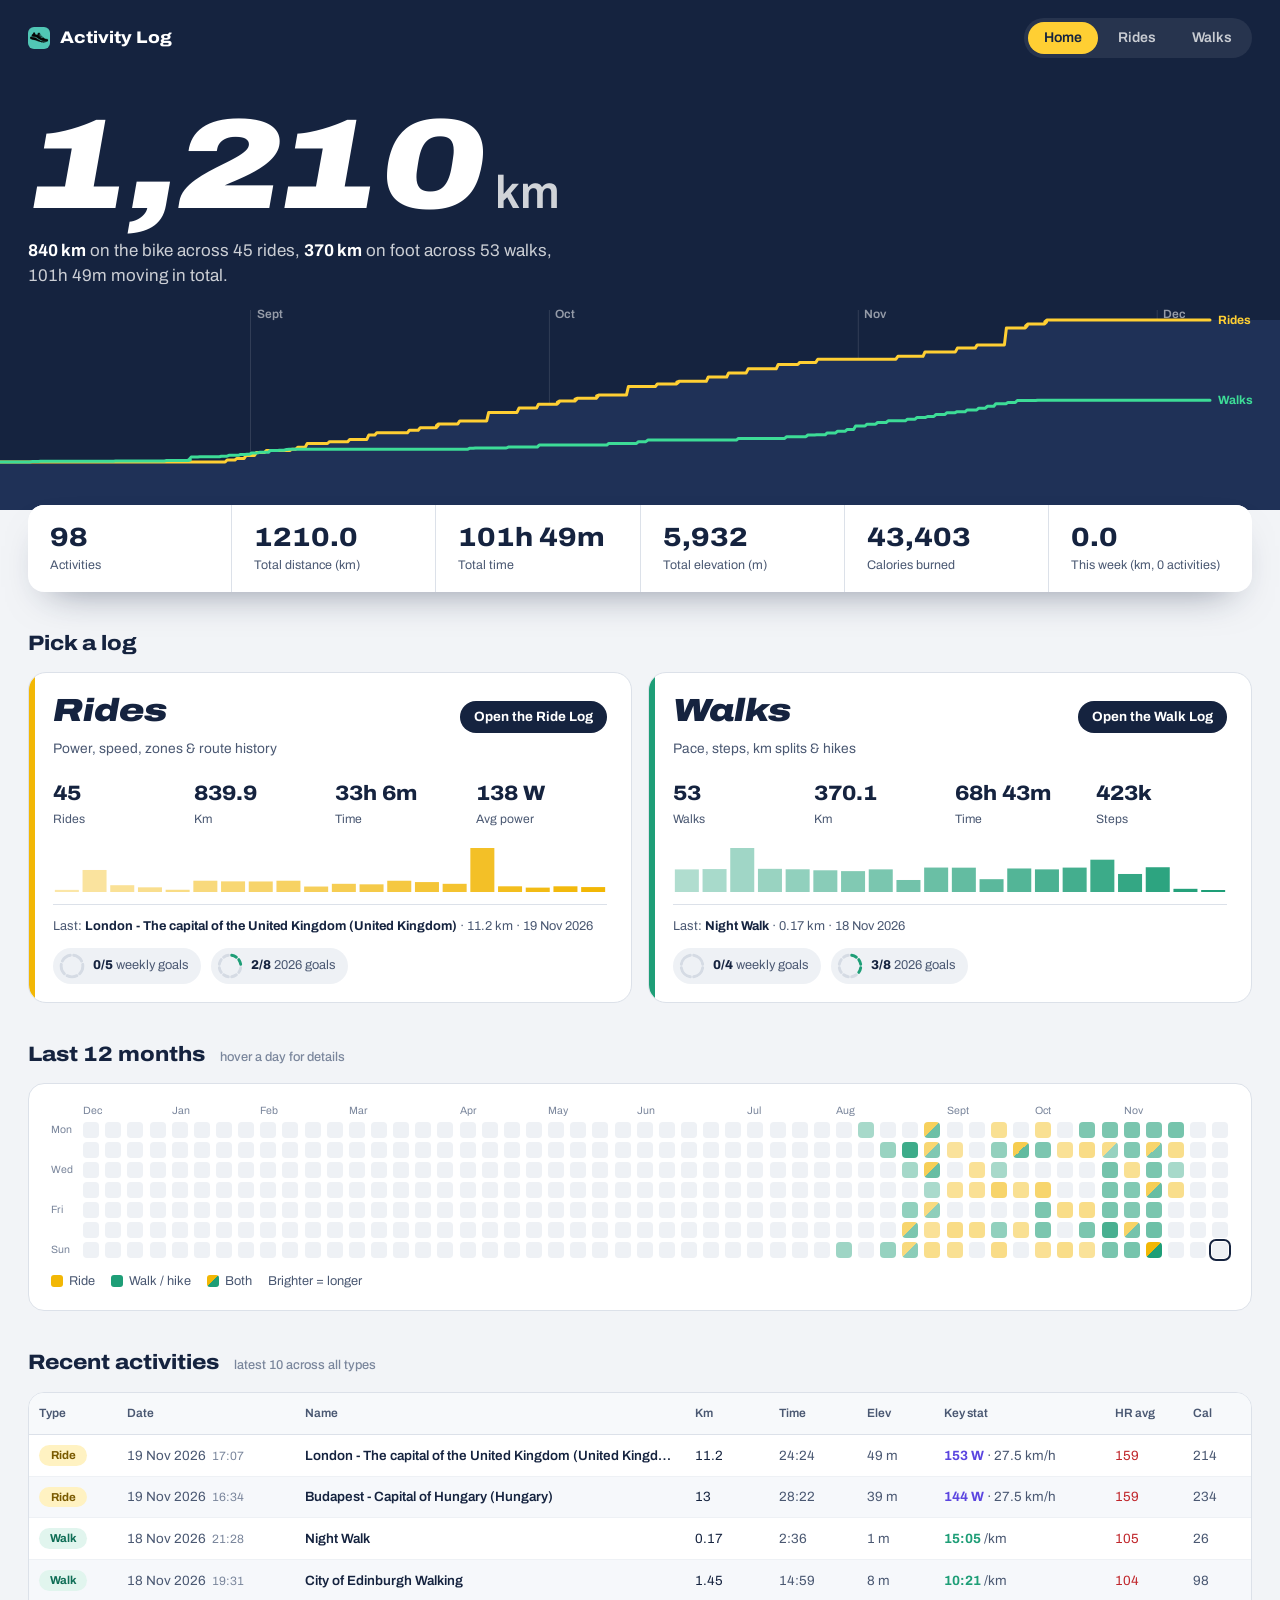
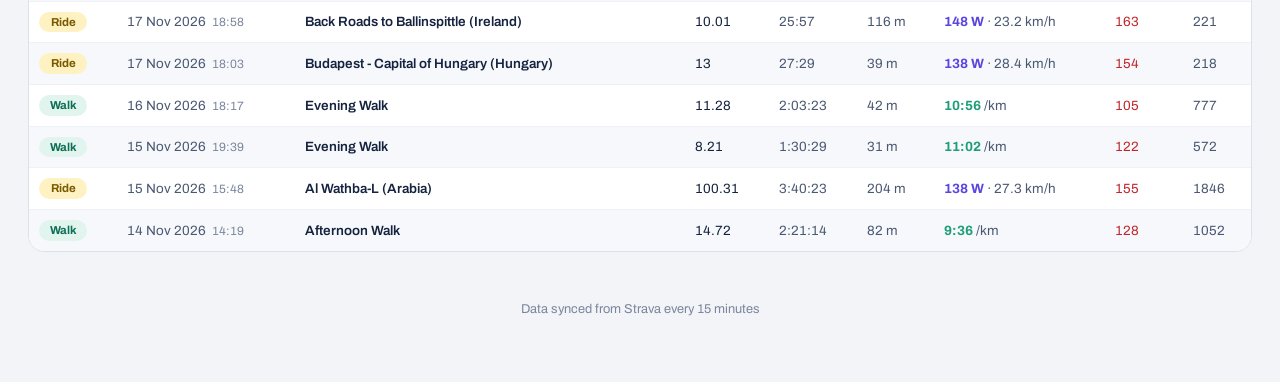
==== commit afbc4fa8: "feat: updated website" ====
--- a/index.html
+++ b/index.html
@@ -14,8 +14,8 @@
     <link rel="preconnect" href="https://fonts.googleapis.com">
     <link rel="preconnect" href="https://fonts.gstatic.com" crossorigin>
     <link href="https://fonts.googleapis.com/css2?family=Archivo:ital,wdth,wght@0,62..125,100..900;1,62..125,100..900&display=swap" rel="stylesheet">
-    <link rel="stylesheet" href="css/site.css?v=2026-11-19-13">
-    <link rel="stylesheet" href="css/index.css?v=2026-11-19-13">
+    <link rel="stylesheet" href="css/site.css?v=2026-11-19-14">
+    <link rel="stylesheet" href="css/index.css?v=2026-11-19-14">
 </head>
 <body>
 <header class="hero">
@@ -57,6 +57,7 @@
             <div class="card-stats" id="ride-stats"></div>
             <div class="card-spark" id="ride-spark"></div>
             <div class="card-last" id="ride-last">&nbsp;</div>
+            <div class="card-goals" id="ride-goals" hidden></div>
         </a>
         <a class="type-card walk" href="walks.html" id="walk-card">
             <div class="card-head">
@@ -67,6 +68,7 @@
             <div class="card-stats" id="walk-stats"></div>
             <div class="card-spark" id="walk-spark"></div>
             <div class="card-last" id="walk-last">&nbsp;</div>
+            <div class="card-goals" id="walk-goals" hidden></div>
         </a>
     </div>
 
@@ -103,8 +105,12 @@
 
     <footer class="page-foot" id="footer"></footer>
 </main>
-<script src="js/index.js?v=2026-11-19-13"></script>
-<script src="js/hero.js?v=2026-11-19-13"></script>
-<script src="js/home-ui.js?v=2026-11-19-13"></script>
+<script src="js/index.js?v=2026-11-19-14"></script>
+<script src="js/goals-rides.js?v=2026-11-19-14"></script>
+<script src="js/goals-walks.js?v=2026-11-19-14"></script>
+<script src="js/goals.js?v=2026-11-19-14"></script>
+<script src="js/home-goals.js?v=2026-11-19-14"></script>
+<script src="js/hero.js?v=2026-11-19-14"></script>
+<script src="js/home-ui.js?v=2026-11-19-14"></script>
 </body>
 </html>
--- a/css/index.css
+++ b/css/index.css
@@ -41,6 +41,17 @@
   white-space:nowrap;overflow:hidden;text-overflow:ellipsis;
 }
 .card-last b{color:var(--ink);font-weight:700;}
+/* Goals done, under each card (js/home-goals.js) */
+.card-goals{display:flex;flex-wrap:wrap;gap:10px;margin-top:12px;}
+.cg-item{display:inline-flex;align-items:center;gap:8px;padding:5px 12px 5px 6px;border-radius:999px;background:var(--bg-deep);font-size:0.8rem;color:var(--ink-2);}
+.cg-item b{color:var(--ink);font-weight:800;}
+.cg-ring{width:26px;height:26px;flex:none;}
+.cg-ring svg{display:block;width:100%;height:100%;}
+.cg-ring path{fill:none;stroke:#D5DBE4;stroke-width:8;stroke-linecap:round;}
+.cg-item.week .cg-ring path.on{stroke:#F2B705;}
+.cg-item.year .cg-ring path.on{stroke:var(--sprint);}
+.cg-item.week.all{background:rgba(255,207,51,0.22);}
+.cg-item.year.all{background:rgba(30,158,119,0.14);}
 
 /* ---------------- Calendar (sizes match js/index.js) ---------------- */
 .calendar-wrap{
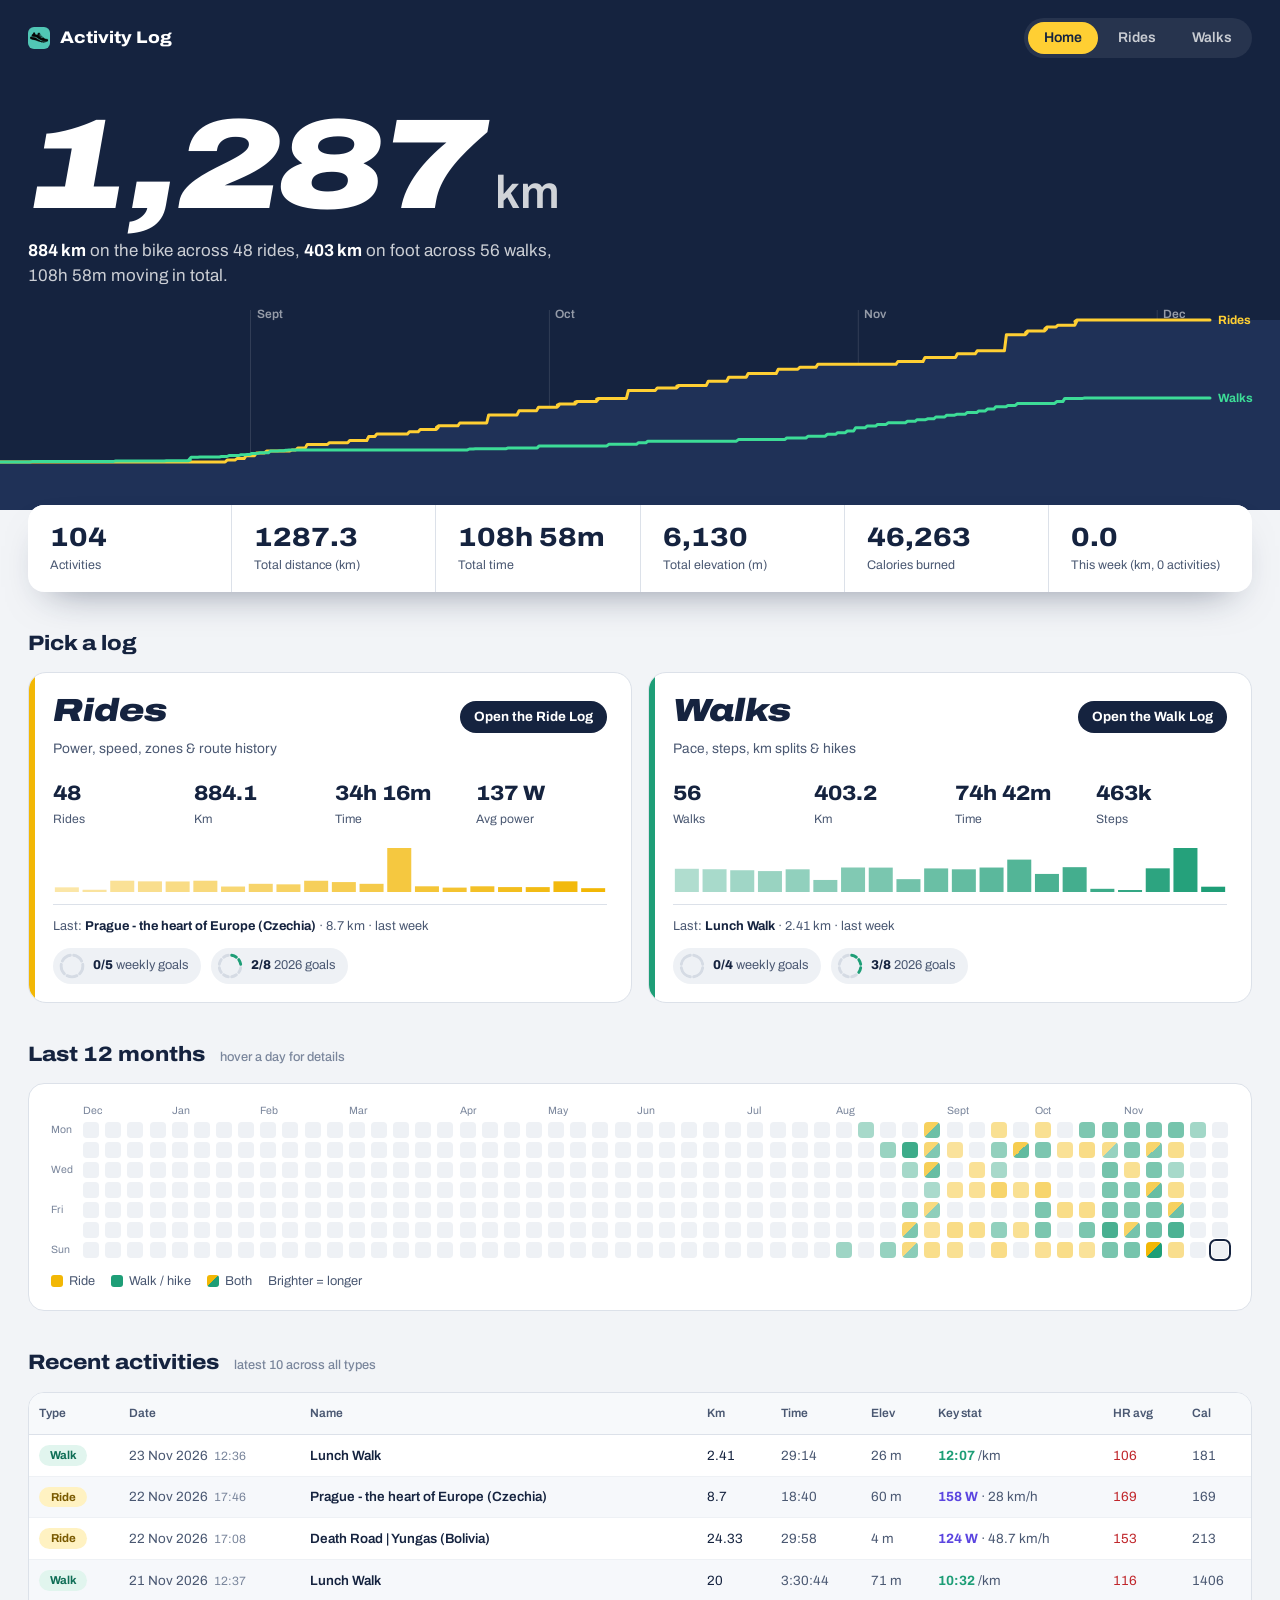
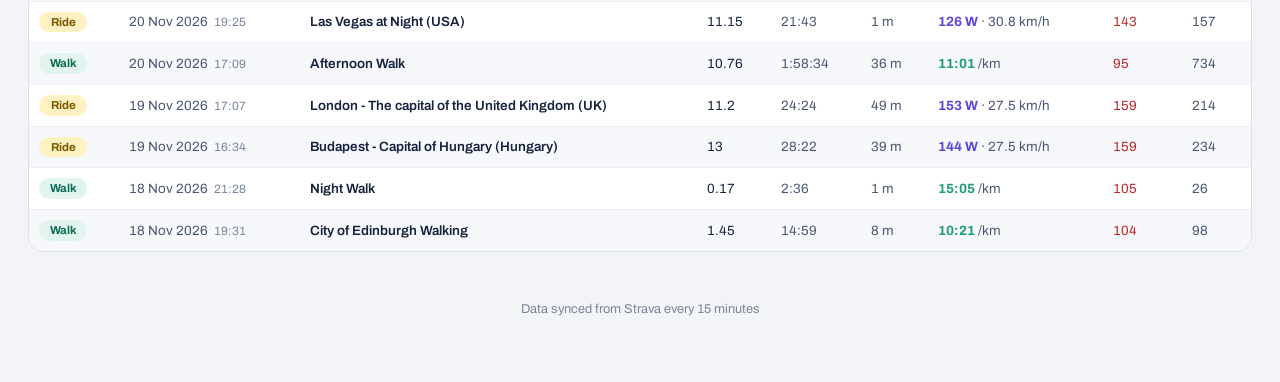
==== commit 50f6a353: "feat: updated website" ====
--- a/index.html
+++ b/index.html
@@ -14,8 +14,8 @@
     <link rel="preconnect" href="https://fonts.googleapis.com">
     <link rel="preconnect" href="https://fonts.gstatic.com" crossorigin>
     <link href="https://fonts.googleapis.com/css2?family=Archivo:ital,wdth,wght@0,62..125,100..900;1,62..125,100..900&display=swap" rel="stylesheet">
-    <link rel="stylesheet" href="css/site.css?v=2026-11-19-14">
-    <link rel="stylesheet" href="css/index.css?v=2026-11-19-14">
+    <link rel="stylesheet" href="css/site.css?v=2026-11-23-2">
+    <link rel="stylesheet" href="css/index.css?v=2026-11-23-2">
 </head>
 <body>
 <header class="hero">
@@ -105,12 +105,12 @@
 
     <footer class="page-foot" id="footer"></footer>
 </main>
-<script src="js/index.js?v=2026-11-19-14"></script>
-<script src="js/goals-rides.js?v=2026-11-19-14"></script>
-<script src="js/goals-walks.js?v=2026-11-19-14"></script>
-<script src="js/goals.js?v=2026-11-19-14"></script>
-<script src="js/home-goals.js?v=2026-11-19-14"></script>
-<script src="js/hero.js?v=2026-11-19-14"></script>
-<script src="js/home-ui.js?v=2026-11-19-14"></script>
+<script src="js/index.js?v=2026-11-23-2"></script>
+<script src="js/goals-rides.js?v=2026-11-23-2"></script>
+<script src="js/goals-walks.js?v=2026-11-23-2"></script>
+<script src="js/goals.js?v=2026-11-23-2"></script>
+<script src="js/home-goals.js?v=2026-11-23-2"></script>
+<script src="js/hero.js?v=2026-11-23-2"></script>
+<script src="js/home-ui.js?v=2026-11-23-2"></script>
 </body>
 </html>
--- a/css/site.css
+++ b/css/site.css
@@ -219,6 +219,7 @@
 .goal-bar.hit i{opacity:1;}
 .goal-bar.now{box-shadow:0 0 0 1.5px var(--ink);}
 .goal-best{width:100%;display:flex;justify-content:space-between;margin-top:9px;font-size:0.78rem;color:var(--ink-2);}
+.goal-best + .goal-best{margin-top:3px;}
 .goal-best b{color:var(--ink);font-weight:700;}
 /* Year goals */
 .year-goals-head{margin-top:30px;}
@@ -233,7 +234,21 @@
 .yp-bar i{display:block;height:100%;background:var(--sprint);border-radius:999px;}
 .year-goals{display:grid;grid-template-columns:repeat(4, minmax(0, 1fr));gap:14px;}
 .yg-card{background:var(--panel);border:1px solid var(--line);border-radius:16px;padding:16px 18px;display:flex;flex-direction:column;gap:8px;}
-.yg-card.done{border-color:var(--jersey);box-shadow:0 0 0 2px rgba(255,207,51,0.35);}
+/* Completed year goals: an orange-gold border with a glint of light travelling slowly
+   round it. The border is a rotating conic gradient behind the card's own
+   background; browsers without @property just show it still. */
+@property --glint{syntax:'<angle>';inherits:false;initial-value:0deg;}
+.yg-card.done{
+  border:3px solid transparent;
+  padding:14px 16px;   /* keeps the content in place with the thicker border */
+  background:
+    linear-gradient(160deg, #FFF3D6, #FFFBF0 70%) padding-box,   /* a warm tint inside */
+    conic-gradient(from var(--glint), #C9730A 0deg, #E8901A 25deg, #F2A900 60deg, #FFC400 100deg, #F2A900 140deg, #E8901A 175deg, #C9730A 235deg, #E8901A 300deg, #C9730A 360deg) border-box;
+  box-shadow:0 6px 20px -10px rgba(214,124,10,0.55);
+  animation:glint 6s linear infinite;
+}
+@keyframes glint{to{--glint:360deg;}}
+@media (prefers-reduced-motion: reduce){ .yg-card.done{animation:none;} }
 .yg-head{display:flex;justify-content:space-between;align-items:baseline;}
 .yg-pct{font-weight:800;font-size:0.85rem;color:var(--ink-2);}
 .yg-card.has-note{cursor:help;}
@@ -254,7 +269,15 @@
 @media (max-width: 560px){ .year-goals{grid-template-columns:1fr;} }
 @media (max-width: 1100px){ .goals-grid[data-count="5"]{grid-template-columns:repeat(3, minmax(0, 1fr));} }
 @media (max-width: 700px){
-  .goals-grid{grid-template-columns:repeat(2, minmax(0, 1fr));}
+  .goals-grid, .goals-grid[data-count]{grid-template-columns:repeat(2, minmax(0, 1fr));gap:10px;}
+  .goal-card{padding:14px 12px 12px;}
+  .goal-head{flex-wrap:wrap;gap:4px 6px;}
+  .goal-label{font-size:0.86rem;}
+  .goal-streak{font-size:0.64rem;padding:2px 6px;}
+  .goal-value{font-size:1.3rem;white-space:nowrap;}
+  .goal-of{font-size:0.72rem;white-space:nowrap;}
+  .goal-best{font-size:0.74rem;gap:6px;}
+  .goal-best b{white-space:nowrap;}
   .goals-grid[data-count="5"] .goal-card:first-child{grid-column:1 / -1;}   /* first goal on its own row, the rest in pairs */
 }
 @media (prefers-reduced-motion: reduce){ .goals-grid.animate .goal-fill{animation:none;} }
@@ -356,6 +379,26 @@
 }
 .f-reset:hover{background:var(--ink);color:#fff;border-color:var(--ink);}
 .filter-bar + .table-wrap{margin-top:14px;}
+/* Filters button (js/filter-toggle.js): the filter fields start hidden */
+.filter-bar.collapsed .f-group{display:none;}
+.filter-bar.collapsed .f-reset{display:none;}
+.filter-bar.collapsed{padding:12px 18px;}
+.filter-bar.collapsed .f-footer{margin-left:0;width:100%;}
+.f-toggle{
+  display:inline-flex;align-items:center;height:36px;padding:0 14px;cursor:pointer;white-space:nowrap;
+  font:600 0.84rem var(--font);color:var(--ink);
+  background:var(--bg-deep);border:1px solid transparent;border-radius:10px;
+}
+.f-toggle:hover{border-color:var(--line-strong);}
+.f-toggle[aria-expanded="true"]{border-color:var(--ink);background:#fff;}
+.f-toggle::after{
+  content:"";width:10px;height:6px;margin-left:9px;transition:transform .15s;
+  background:url("data:image/svg+xml,%3Csvg xmlns='http://www.w3.org/2000/svg' viewBox='0 0 10 6'%3E%3Cpath d='M1 1l4 4 4-4' fill='none' stroke='%2315233F' stroke-width='2.2' stroke-linecap='round' stroke-linejoin='round'/%3E%3C/svg%3E") no-repeat center/contain;
+}
+.f-toggle[aria-expanded="true"]::after{transform:rotate(180deg);}
+.f-toggle-count:not(:empty){margin-left:7px;background:var(--jersey);color:var(--ink);padding:1px 7px;border-radius:999px;font-weight:800;font-size:0.78rem;}
+.f-footer .f-count{margin-right:auto;}
+
 /* Columns picker (js/column-picker.js) */
 .col-picker{position:relative;}
 .col-picker-btn{
@@ -489,7 +532,10 @@
 }
 @media (max-width: 640px){
   .f-footer{flex-wrap:wrap;height:auto;margin-left:0;width:100%;}
-  .f-count{flex-basis:100%;}
+  .f-count{flex-basis:100%;order:-1;}   /* count on top, the buttons in one row below */
+  .f-footer{gap:8px;}
+  .f-toggle,.col-picker-btn{padding:0 10px;}
+  .filter-bar.collapsed{padding:12px 14px;}
   .group-picker{width:100%;}
   .group-btn{flex:1 1 auto;padding:6px 6px;white-space:nowrap;}
   .trend-controls{width:100%;justify-content:space-between;}
@@ -509,6 +555,7 @@
   .chart-wrap{padding:12px;}
 }
 @media (max-width: 400px){
+  .gs-long{display:none;}   /* streak badge reads "3 wk" on the narrowest phones */
   .tabs{padding:3px;}
   .tab-btn{padding:7px 5px;font-size:0.8rem;}
 }
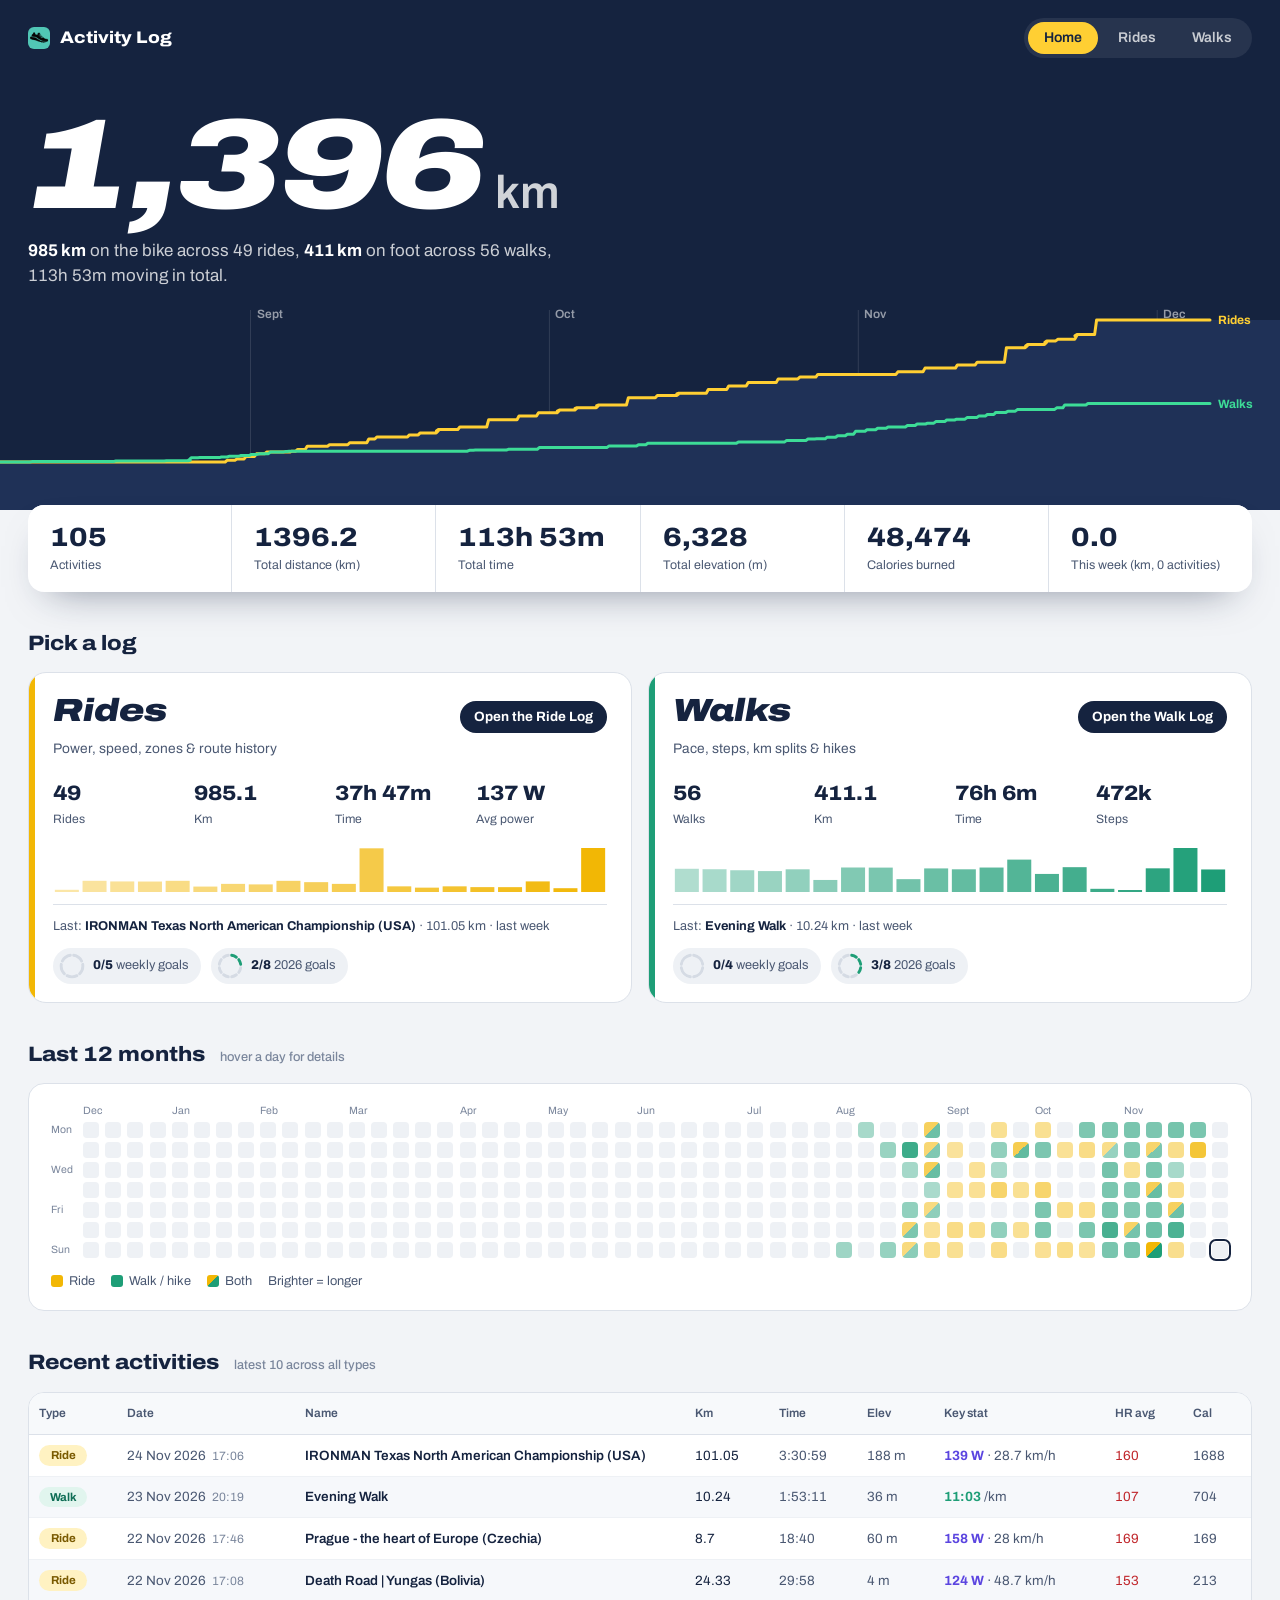
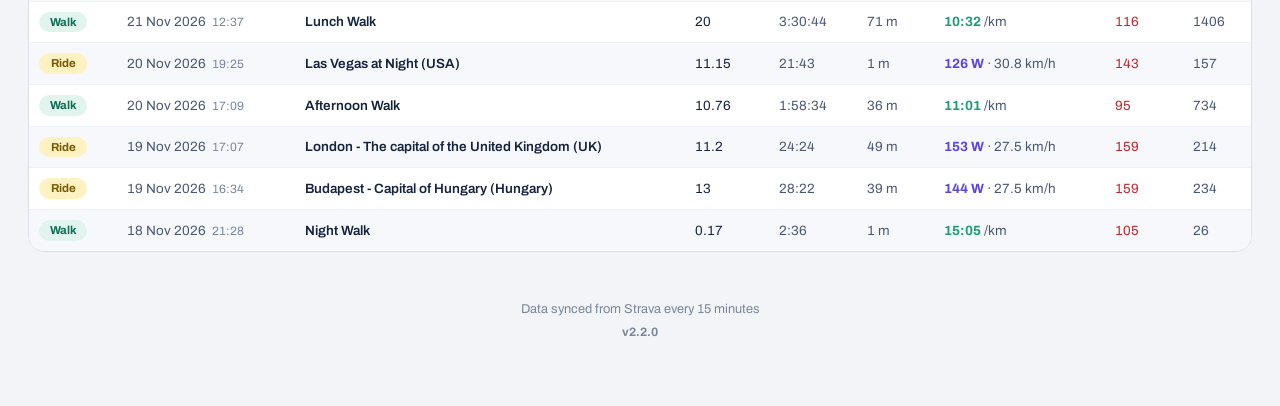
==== commit 2bf4892e: "feat: updated website" ====
--- a/index.html
+++ b/index.html
@@ -14,8 +14,8 @@
     <link rel="preconnect" href="https://fonts.googleapis.com">
     <link rel="preconnect" href="https://fonts.gstatic.com" crossorigin>
     <link href="https://fonts.googleapis.com/css2?family=Archivo:ital,wdth,wght@0,62..125,100..900;1,62..125,100..900&display=swap" rel="stylesheet">
-    <link rel="stylesheet" href="css/site.css?v=2026-11-23-2">
-    <link rel="stylesheet" href="css/index.css?v=2026-11-23-2">
+    <link rel="stylesheet" href="css/site.css?v=2026-11-24-1">
+    <link rel="stylesheet" href="css/index.css?v=2026-11-24-1">
 </head>
 <body>
 <header class="hero">
@@ -105,12 +105,13 @@
 
     <footer class="page-foot" id="footer"></footer>
 </main>
-<script src="js/index.js?v=2026-11-23-2"></script>
-<script src="js/goals-rides.js?v=2026-11-23-2"></script>
-<script src="js/goals-walks.js?v=2026-11-23-2"></script>
-<script src="js/goals.js?v=2026-11-23-2"></script>
-<script src="js/home-goals.js?v=2026-11-23-2"></script>
-<script src="js/hero.js?v=2026-11-23-2"></script>
-<script src="js/home-ui.js?v=2026-11-23-2"></script>
+<script src="js/index.js?v=2026-11-24-1"></script>
+<script src="js/goals-rides.js?v=2026-11-24-1"></script>
+<script src="js/goals-walks.js?v=2026-11-24-1"></script>
+<script src="js/goals.js?v=2026-11-24-1"></script>
+<script src="js/home-goals.js?v=2026-11-24-1"></script>
+<script src="js/hero.js?v=2026-11-24-1"></script>
+<script src="js/home-ui.js?v=2026-11-24-1"></script>
+<script src="js/version.js?v=2026-11-24-1"></script>
 </body>
 </html>
--- a/css/site.css
+++ b/css/site.css
@@ -195,6 +195,7 @@
 .goal-head{display:flex;justify-content:space-between;align-items:center;width:100%;min-height:22px;}
 .goal-label{font-weight:700;font-size:0.92rem;color:var(--ink);}
 .goal-streak{white-space:nowrap;font-size:0.72rem;font-weight:700;color:var(--ink);background:var(--jersey);padding:2px 8px;border-radius:999px;}
+.title-streak{display:inline-block;vertical-align:middle;margin-left:10px;font-size:0.8rem;font-style:normal;letter-spacing:0;padding:3px 10px;position:relative;top:-2px;}
 .goal-dial{position:relative;width:100%;max-width:190px;margin:6px 0 2px;}
 .goal-ring{display:block;width:100%;height:auto;}
 .goal-track{fill:none;stroke:#E6EAF0;stroke-width:11;stroke-linecap:round;}
@@ -226,6 +227,8 @@
 .yg-titles{margin-right:auto;}
 .yg-titles .section-title{margin:0;}
 .yg-range{font-size:0.84rem;color:var(--ink-2);margin-top:3px;}
+.goals-sum{font-size:0.84rem;color:var(--ink-2);margin-top:3px;}
+.goals-sum b{color:var(--ink);font-weight:800;}
 .yg-left{font-size:0.84rem;font-weight:700;color:var(--sprint);margin-top:2px;}
 .year-progress{background:var(--panel);border:1px solid var(--line);border-radius:16px;padding:12px 18px 14px;margin-bottom:14px;}
 .yp-labels{display:flex;justify-content:space-between;align-items:baseline;gap:10px;font-size:0.78rem;color:var(--ink-2);margin-bottom:8px;}
@@ -382,8 +385,12 @@
 /* Filters button (js/filter-toggle.js): the filter fields start hidden */
 .filter-bar.collapsed .f-group{display:none;}
 .filter-bar.collapsed .f-reset{display:none;}
-.filter-bar.collapsed{padding:12px 18px;}
-.filter-bar.collapsed .f-footer{margin-left:0;width:100%;}
+/* The button row sits at the top, open or closed; the filter fields open
+   underneath it, so Filters, Show and Columns never move. */
+.filter-bar{padding:12px 18px;}
+.filter-bar .f-footer{order:-1;margin-left:0;width:100%;}
+.filter-bar:not(.collapsed) .f-footer{height:auto;min-height:36px;padding-bottom:12px;margin-bottom:2px;border-bottom:1px solid var(--line);}
+.filter-bar:not(.collapsed){padding-bottom:16px;}
 .f-toggle{
   display:inline-flex;align-items:center;height:36px;padding:0 14px;cursor:pointer;white-space:nowrap;
   font:600 0.84rem var(--font);color:var(--ink);
@@ -398,6 +405,13 @@
 .f-toggle[aria-expanded="true"]::after{transform:rotate(180deg);}
 .f-toggle-count:not(:empty){margin-left:7px;background:var(--jersey);color:var(--ink);padding:1px 7px;border-radius:999px;font-weight:800;font-size:0.78rem;}
 .f-footer .f-count{margin-right:auto;}
+/* Order in the button row: Filters, count, then Reset (only while the filters
+   are open) in the space before Show and Columns, so those two never move. */
+.f-footer .f-toggle{order:0;}
+.f-footer .f-count{order:1;}
+.f-footer .f-reset{order:2;}
+.f-footer .f-show{order:3;}
+.f-footer .col-picker{order:4;}
 
 /* Columns picker (js/column-picker.js) */
 .col-picker{position:relative;}
@@ -525,6 +539,9 @@
 .hide-changes .delta-note{display:none;}
 
 .page-foot{margin-top:48px;color:var(--muted);font-size:0.8rem;text-align:center;}
+/* Version link under each page's footer (js/version.js) */
+.version-link{display:block;width:max-content;margin:6px auto 0;font-size:0.76rem;font-weight:700;color:var(--muted);text-decoration:none;}
+.version-link:hover{color:var(--ink);text-decoration:underline;text-decoration-color:var(--jersey);text-decoration-thickness:3px;text-underline-offset:3px;}
 
 /* ---------------- Small screens ---------------- */
 @media (max-width: 900px){
@@ -532,10 +549,12 @@
 }
 @media (max-width: 640px){
   .f-footer{flex-wrap:wrap;height:auto;margin-left:0;width:100%;}
-  .f-count{flex-basis:100%;order:-1;}   /* count on top, the buttons in one row below */
+  .f-footer .f-count{flex-basis:100%;order:-1;}   /* count on top, the buttons in one row below */
+  .f-footer .f-reset{order:5;}   /* Reset on its own line, below the others */
   .f-footer{gap:8px;}
   .f-toggle,.col-picker-btn{padding:0 10px;}
-  .filter-bar.collapsed{padding:12px 14px;}
+  .filter-bar{padding:12px 14px;}
+  .filter-bar:not(.collapsed){padding-bottom:14px;}
   .group-picker{width:100%;}
   .group-btn{flex:1 1 auto;padding:6px 6px;white-space:nowrap;}
   .trend-controls{width:100%;justify-content:space-between;}
